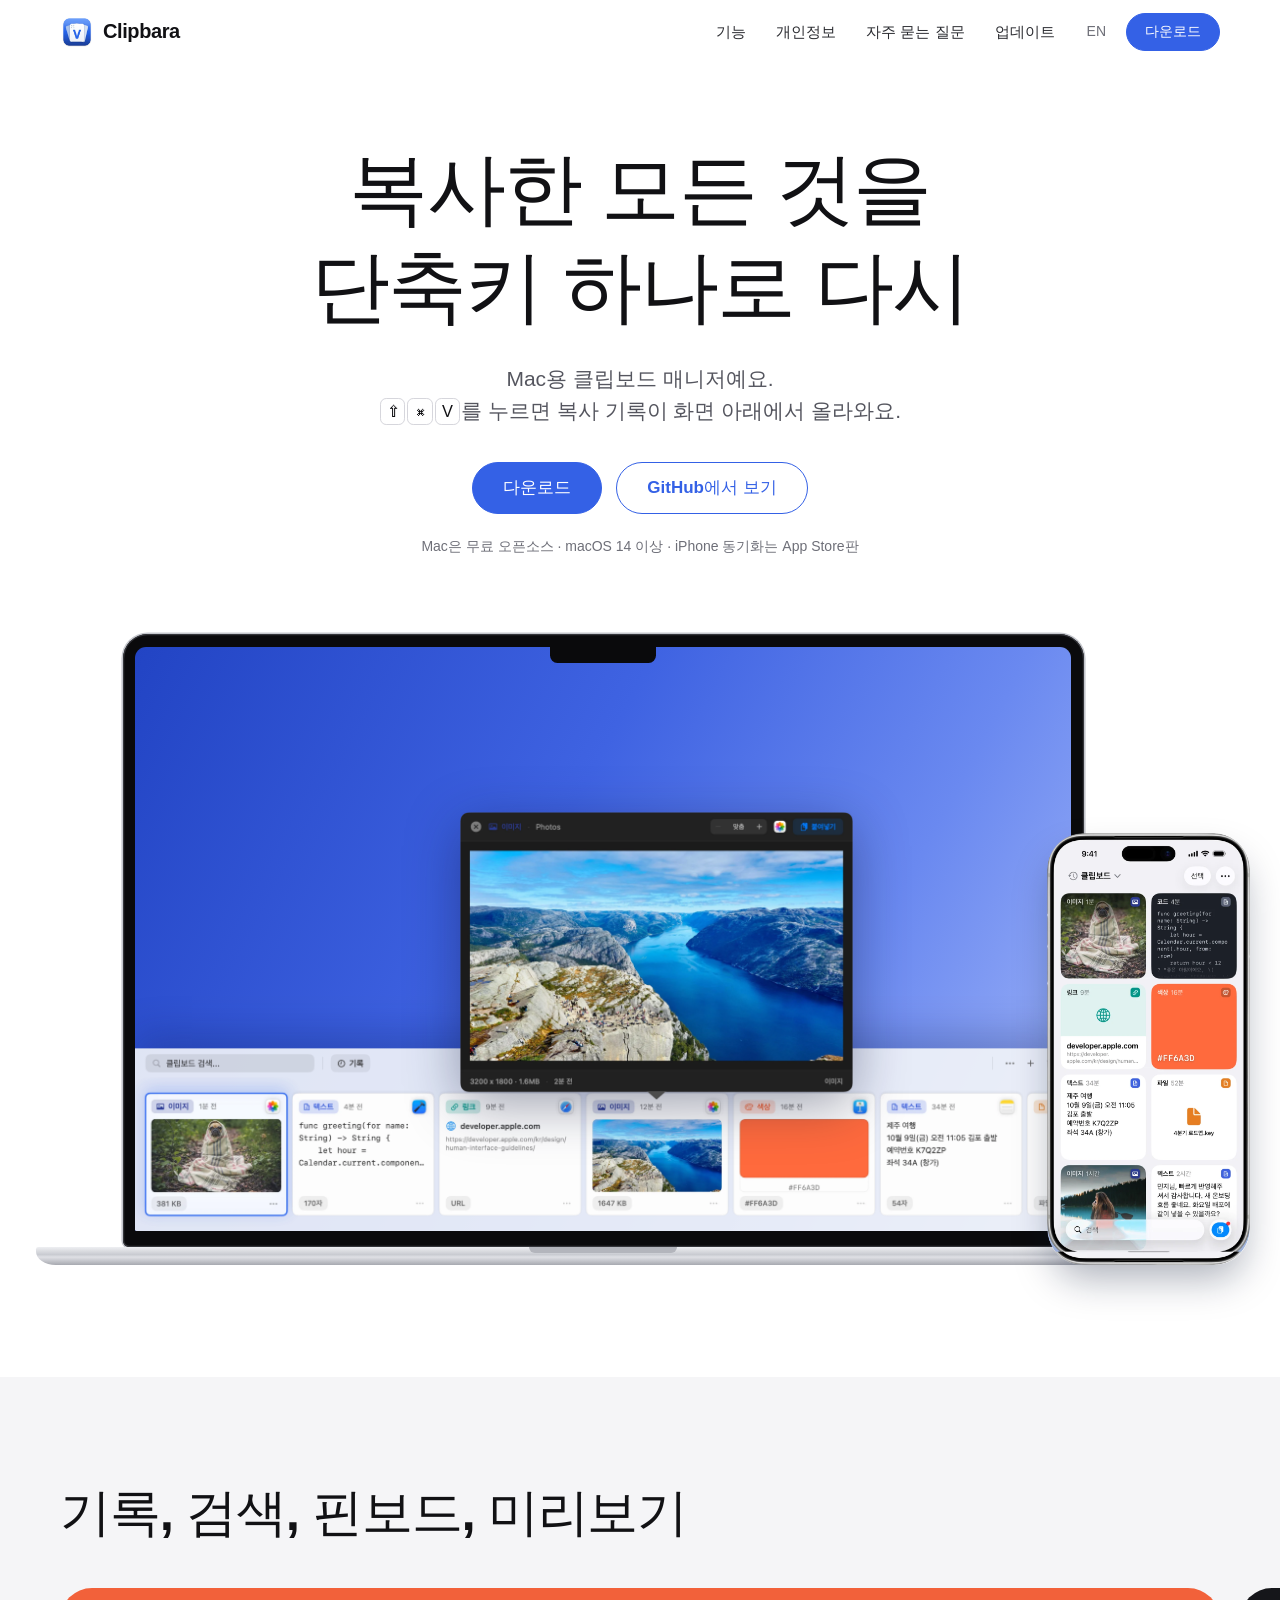
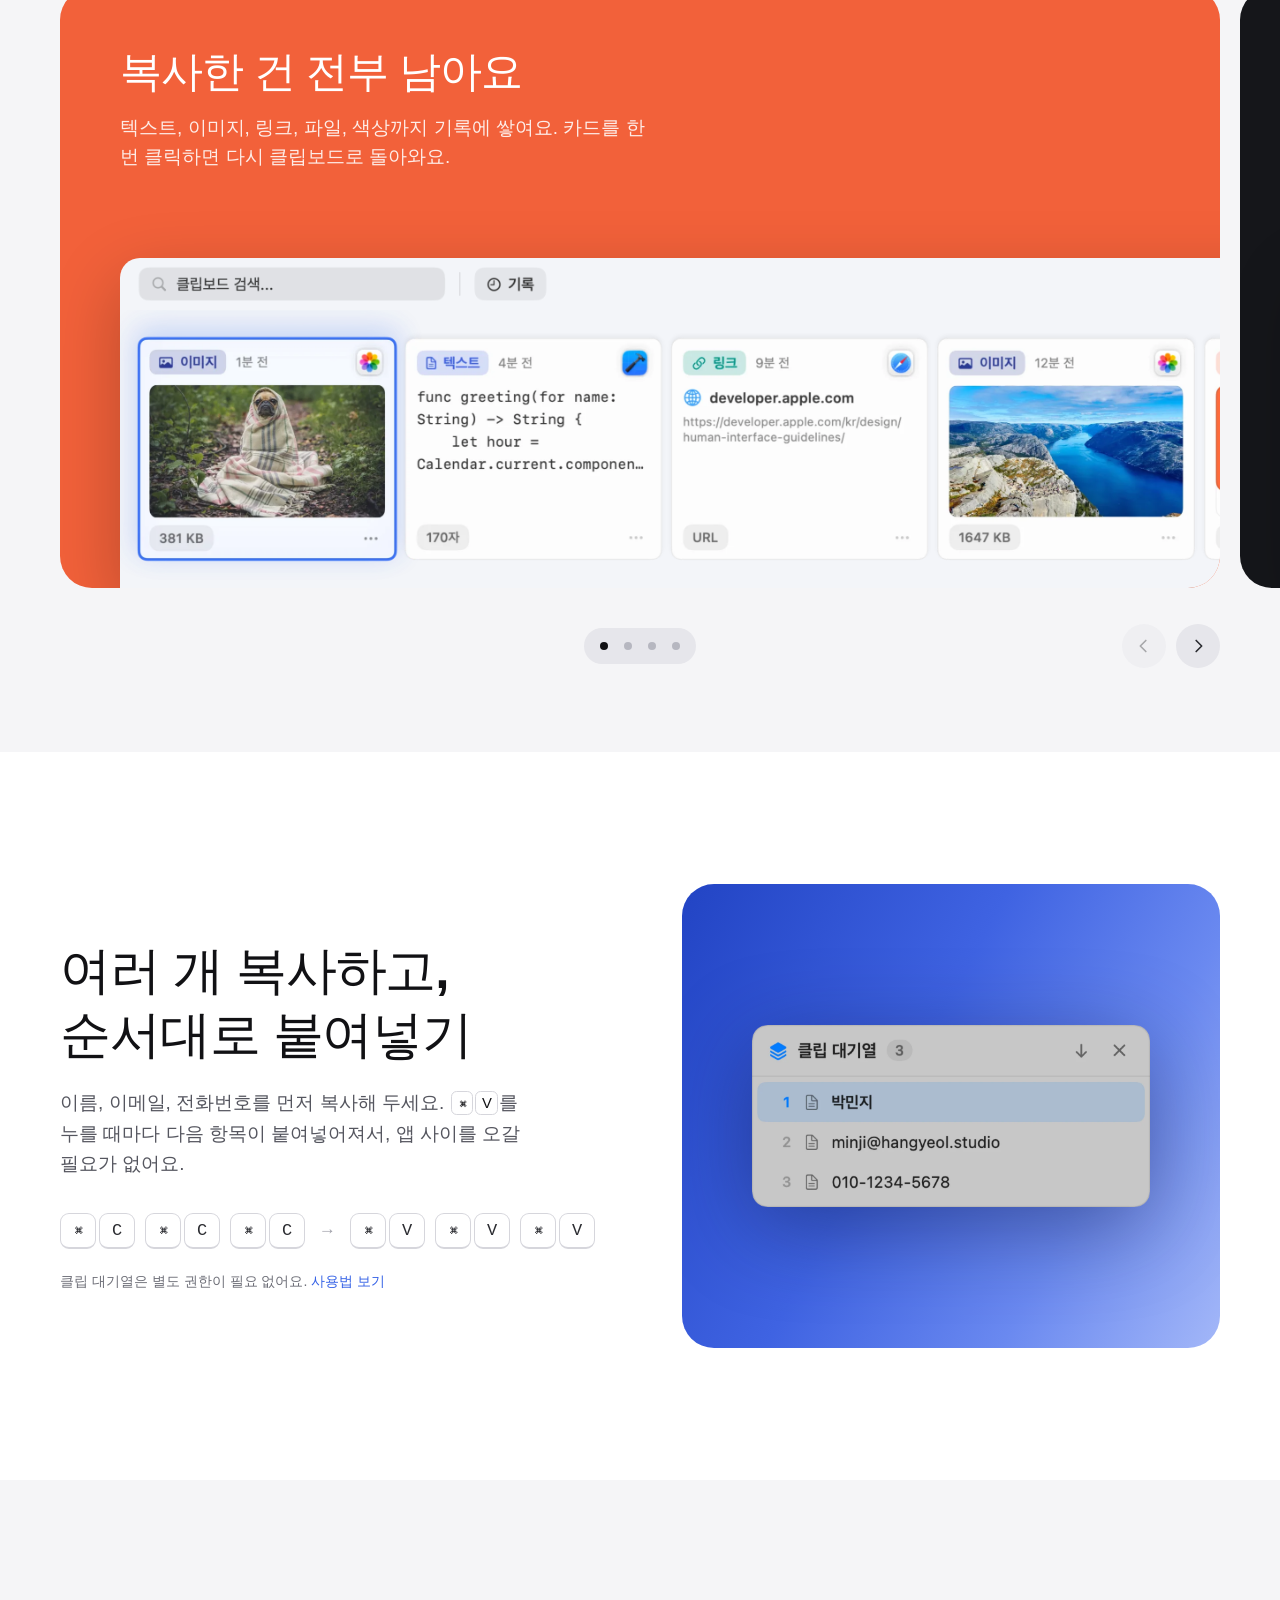
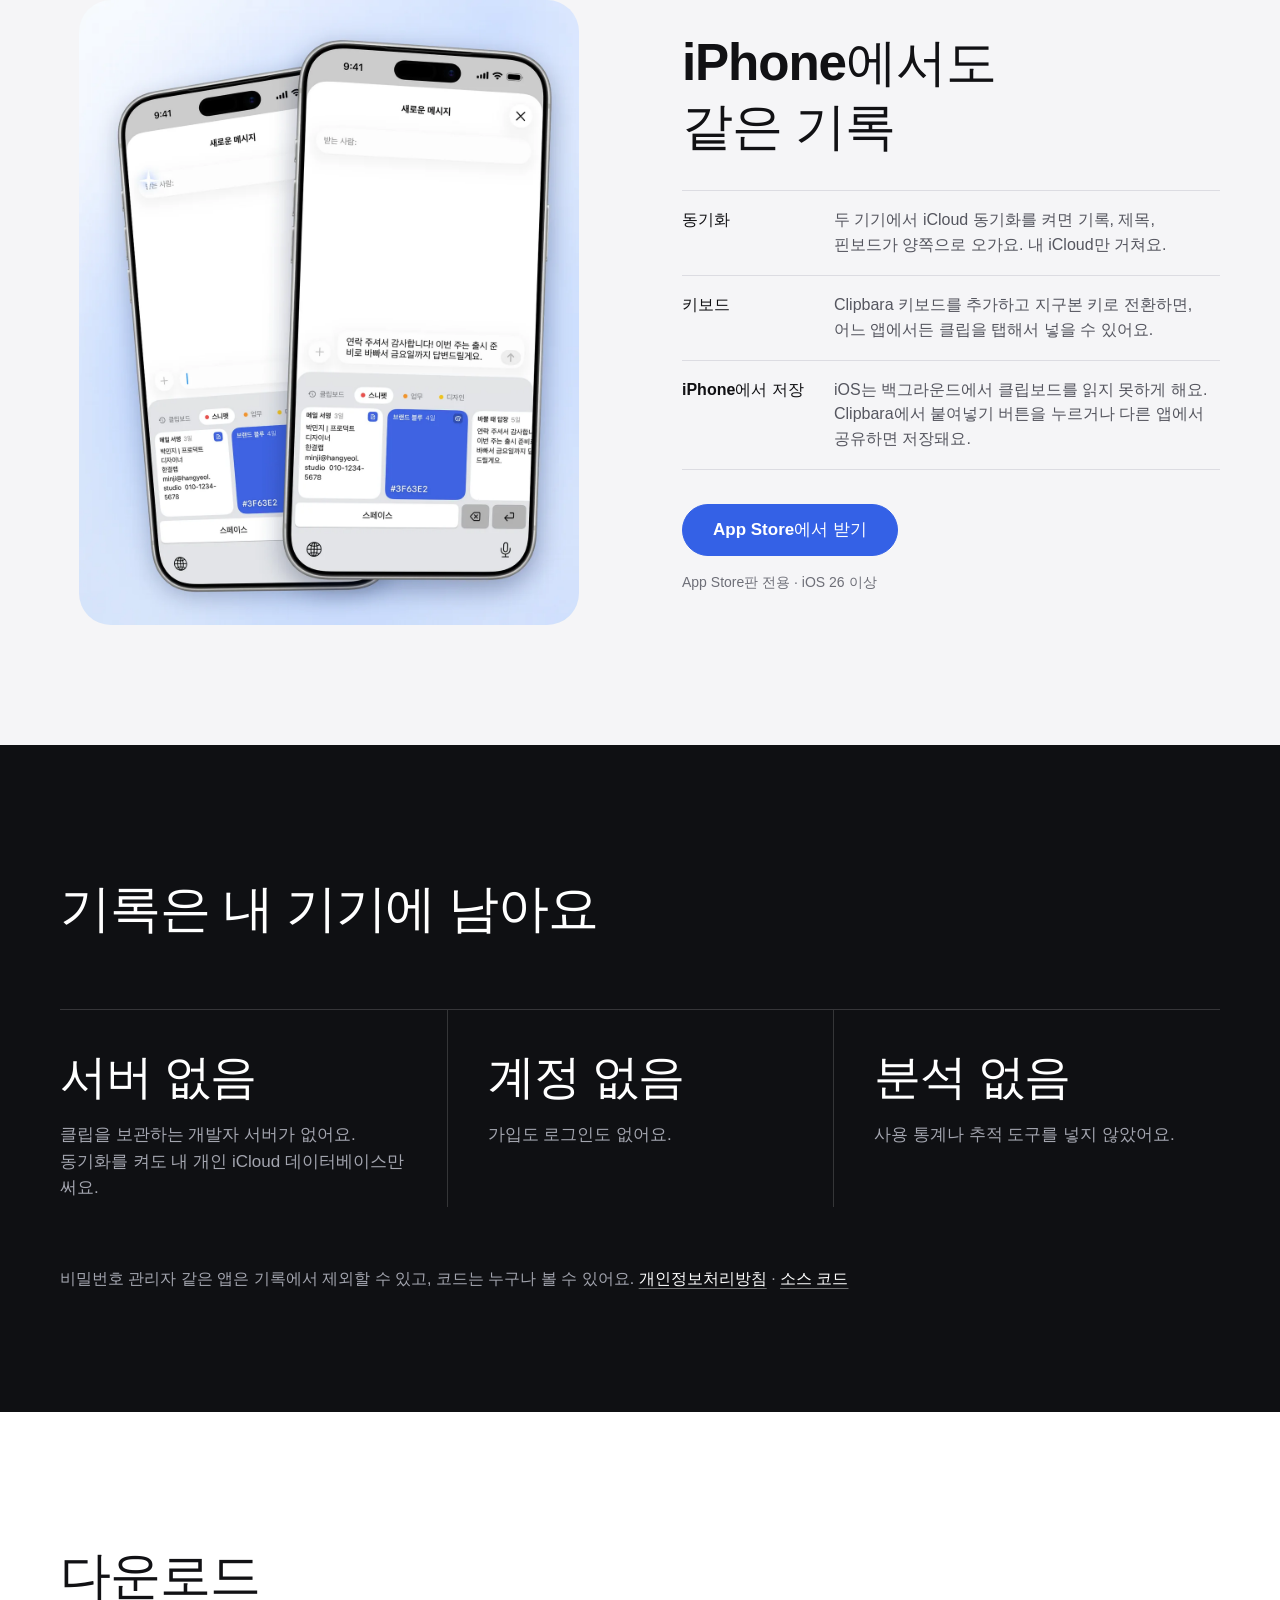
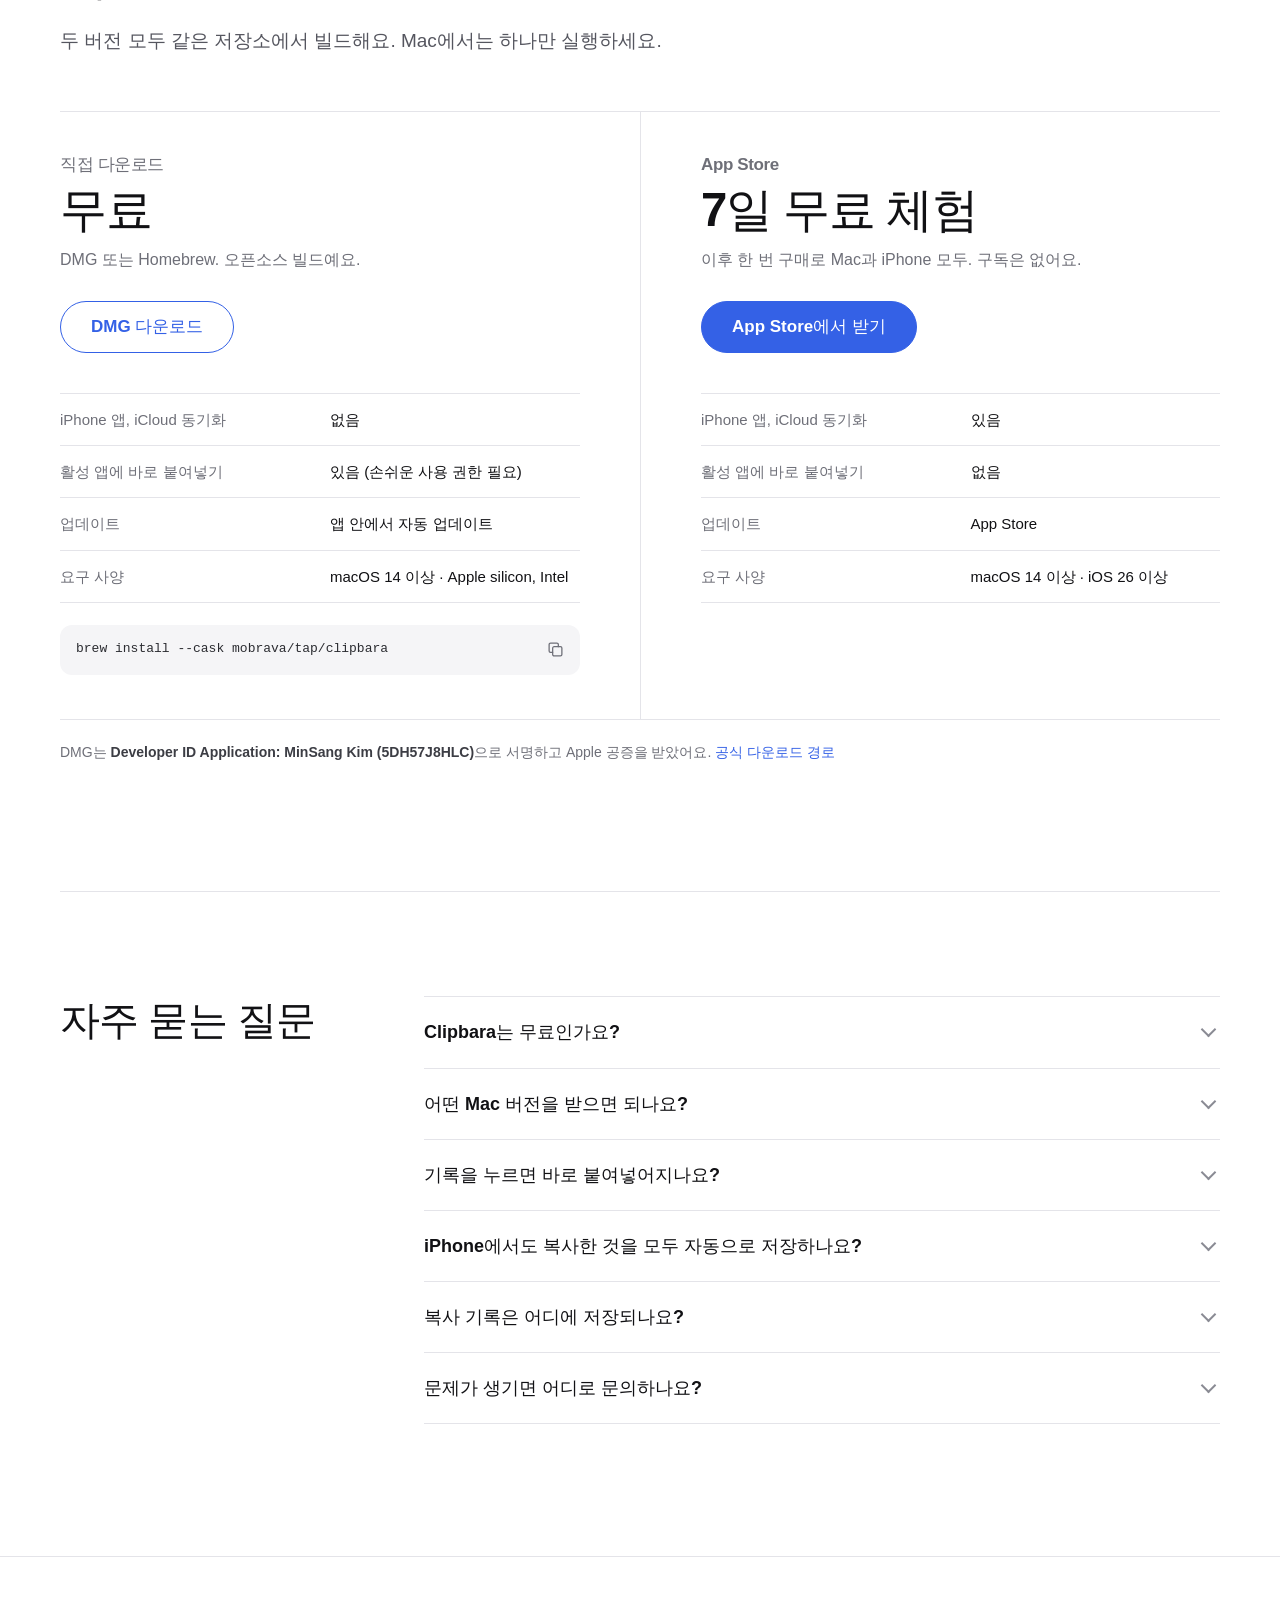
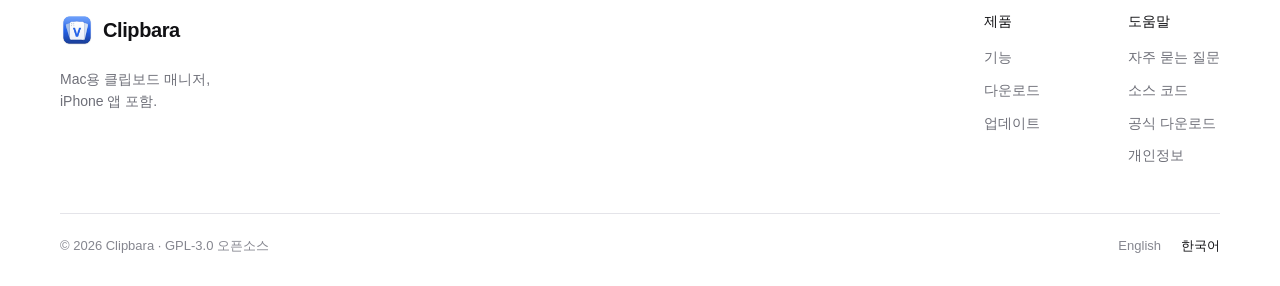
==== docs/ko/index.html @ 5fd109c9 "공식 홈페이지와 clipbara.app 배포 구성 추가" ====
<!doctype html><html lang="ko"><head><meta charset="utf-8"><meta name="viewport" content="width=device-width,initial-scale=1"><title>Clipbara | Mac과 iPhone을 위한 클립보드 매니저</title><meta name="description" content="복사 기록을 검색하고, 자주 쓰는 내용은 핀보드에 모아두세요. Mac 무료 오픈소스 앱. App Store판에서 iPhone과 iCloud 동기화도 사용할 수 있어요."><meta name="theme-color" content="#ffffff"><meta name="color-scheme" content="light"><link rel="canonical" href="https://clipbara.app/ko/"><link rel="alternate" hreflang="en" href="https://clipbara.app/"><link rel="alternate" hreflang="ko" href="https://clipbara.app/ko/"><link rel="alternate" hreflang="x-default" href="https://clipbara.app/"><meta property="og:type" content="website"><meta property="og:site_name" content="Clipbara"><meta property="og:title" content="Clipbara | Mac과 iPhone을 위한 클립보드 매니저"><meta property="og:description" content="복사 기록을 검색하고, 자주 쓰는 내용은 핀보드에 모아두세요. Mac 무료 오픈소스 앱. App Store판에서 iPhone과 iCloud 동기화도 사용할 수 있어요."><meta property="og:url" content="https://clipbara.app/ko/"><meta property="og:image" content="https://clipbara.app/site-assets/social.png"><meta property="og:image:width" content="1200"><meta property="og:image:height" content="630"><meta property="og:image:alt" content="Clipbara clipboard manager on Mac and iPhone"><meta property="og:locale" content="ko_KR"><meta name="twitter:card" content="summary_large_image"><link rel="icon" type="image/png" href="../site-assets/favicon.png"><link rel="apple-touch-icon" href="../site-assets/apple-touch-icon.png"><link rel="stylesheet" href="../site.css"><script src="../site.js" defer></script><link rel="preload" href="../site-assets/panel-history-ko.webp" as="image" fetchpriority="high"><script type="application/ld+json">{"@context":"https://schema.org","@type":"SoftwareApplication","name":"Clipbara","url":"https://clipbara.app/","applicationCategory":"UtilitiesApplication","operatingSystem":"macOS 14 or later; iOS 26 or later","description":"복사 기록을 검색하고, 자주 쓰는 내용은 핀보드에 모아두세요. Mac 무료 오픈소스 앱. App Store판에서 iPhone과 iCloud 동기화도 사용할 수 있어요.","softwareHelp":"https://github.com/mobrava/Clipbara/issues","sameAs":["https://github.com/mobrava/Clipbara","https://apps.apple.com/app/id6803537696"]}</script></head><body><a class="skip-link" href="#main">본문으로 바로가기</a><header class="site-header"><div class="header-inner wrap"><a href="./" class="brand" aria-label="Clipbara 홈"><img src="../site-assets/icon.webp" width="36" height="36" alt="">Clipbara</a><nav class="main-nav" id="main-nav" aria-label="주 메뉴"><a href="#features">기능</a><a href="#privacy">개인정보</a><a href="#faq">자주 묻는 질문</a><a href="https://github.com/mobrava/Clipbara/releases">업데이트</a><a class="mobile-only" href="../" lang="en">English</a></nav><div class="nav-end"><a class="language" href="../" lang="en">EN</a><a href="#download" class="button small">다운로드</a><button class="menu-toggle" aria-label="메뉴 열기" aria-expanded="false" aria-controls="main-nav"><span></span><span></span></button></div></div></header><main id="main"><section class="hero" aria-labelledby="hero-heading">
<div class="wrap"><h1 id="hero-heading">복사한 모든 것을<br>단축키 하나로 다시</h1><p class="hero-copy">Mac용 클립보드 매니저예요.<br><span class="nowrap"><kbd>⇧</kbd><kbd>⌘</kbd><kbd>V</kbd>를</span> 누르면 복사 기록이 화면 아래에서 올라와요.</p><div class="hero-actions"><a class="button" href="#download">다운로드</a><a class="button secondary" href="https://github.com/mobrava/Clipbara">GitHub에서 보기</a></div><p class="hero-note">Mac은 무료 오픈소스 · macOS 14 이상 · iPhone 동기화는 App Store판</p></div>
<div class="stage"><div class="mac"><div class="mac-lid"><div class="mac-screen"><img class="mac-ql" src="../site-assets/quicklook-popover-ko.webp" alt="" width="1600" height="1172" decoding="async"><div class="mac-panel"><img src="../site-assets/panel-history-ko.webp" alt="Mac 화면 아래에 열린 Clipbara 기록 패널과 그 위의 Quick Look 미리보기" width="3840" height="747" fetchpriority="high" decoding="async"></div></div></div><div class="mac-base"></div></div><img class="stage-phone" src="../site-assets/phone-ko.webp" alt="예시 기록이 열린 iPhone용 Clipbara" width="733" height="1560" decoding="async"></div>
</section><section class="features" id="features" aria-labelledby="features-heading">
<div class="wrap"><h2 id="features-heading">기록, 검색, 핀보드, 미리보기</h2></div>
<div class="feature-track" role="region" aria-roledescription="carousel" aria-label="Clipbara 기능" tabindex="0"><article class="feature-card tone-orange" aria-roledescription="slide" aria-label="1 / 4"><div class="feature-text"><h3>복사한 건 전부 남아요</h3><p>텍스트, 이미지, 링크, 파일, 색상까지 기록에 쌓여요. 카드를 한 번 클릭하면 다시 클립보드로 돌아와요.</p></div><div class="shot-panel"><img src="../site-assets/panel-history-ko.webp" alt="이미지, 코드, 링크, 색상 예시가 담긴 Clipbara 기록 패널" width="3840" height="747" loading="lazy" decoding="async"></div></article><article class="feature-card tone-dark" aria-roledescription="slide" aria-label="2 / 4"><div class="feature-text"><h3>열고 바로 입력하면 검색</h3><p>패널을 연 채로 입력하세요. 내용이나 제목으로 찾고, 유형과 날짜로 좁힐 수 있어요.</p></div><div class="shot-panel"><img src="../site-assets/panel-search-ko.webp" alt="견적서를 검색해 일치하는 단어가 강조된 Clipbara 패널" width="3840" height="747" loading="lazy" decoding="async"></div></article><article class="feature-card tone-blue" aria-roledescription="slide" aria-label="3 / 4"><div class="feature-text"><h3>자주 쓰는 건 핀보드에</h3><p>답장 문구, 코드 조각, 브랜드 색처럼 반복해서 쓰는 것들을 탭으로 묶어 두세요. <span class="nowrap"><kbd>⌘</kbd><kbd>1</kbd>부터</span> <span class="nowrap"><kbd>⌘</kbd><kbd>9</kbd>로</span> 바로 이동해요.</p></div><div class="shot-panel"><img src="../site-assets/panel-pinboards-ko.webp" alt="예시 문구와 색상이 모여 있는 Clipbara 핀보드 탭" width="3840" height="747" loading="lazy" decoding="async"></div></article><article class="feature-card tone-light is-popover" aria-roledescription="slide" aria-label="4 / 4"><div class="feature-text"><h3>Space로 크게 보기</h3><p>붙여넣기 전에 내용을 확인하세요. 텍스트는 <span class="nowrap"><kbd>⌘</kbd><kbd>E</kbd>로</span> 그 자리에서 고칠 수 있어요.</p></div><div class="shot-popover"><img src="../site-assets/quicklook-popover-ko.webp" alt="Clipbara Quick Look으로 크게 연 이미지 클립" width="1600" height="1172" loading="lazy" decoding="async"></div></article></div>
<div class="carousel-controls wrap"><span></span><div class="dots"><button class="dot" aria-label="기능 보기 1" aria-current="true"></button><button class="dot" aria-label="기능 보기 2" aria-current="false"></button><button class="dot" aria-label="기능 보기 3" aria-current="false"></button><button class="dot" aria-label="기능 보기 4" aria-current="false"></button></div><div class="arrows"><span class="sr-only" data-carousel-status aria-live="polite">1 / 4</span><button class="round-button" data-prev aria-label="이전 기능" disabled><svg viewBox="0 0 24 24" fill="none" stroke="currentColor" stroke-width="1.8" stroke-linecap="round" stroke-linejoin="round" aria-hidden="true"><path d="m14 6-6 6 6 6"/></svg></button><button class="round-button" data-next aria-label="다음 기능"><svg viewBox="0 0 24 24" fill="none" stroke="currentColor" stroke-width="1.8" stroke-linecap="round" stroke-linejoin="round" aria-hidden="true"><path d="m10 6 6 6-6 6"/></svg></button></div></div>
</section><section class="queue" aria-labelledby="queue-heading"><div class="wrap split">
<div class="split-text"><h2 id="queue-heading">여러 개 복사하고,<br>순서대로 붙여넣기</h2><p>이름, 이메일, 전화번호를 먼저 복사해 두세요. <span class="nowrap"><kbd>⌘</kbd><kbd>V</kbd>를</span> 누를 때마다 다음 항목이 붙여넣어져서, 앱 사이를 오갈 필요가 없어요.</p><div class="keyseq" aria-hidden="true"><span class="keyseq-group"><span class="chord"><kbd>⌘</kbd><kbd>C</kbd></span><span class="chord"><kbd>⌘</kbd><kbd>C</kbd></span><span class="chord"><kbd>⌘</kbd><kbd>C</kbd></span></span><span class="keyseq-group"><span class="keyseq-arrow">→</span><span class="chord"><kbd>⌘</kbd><kbd>V</kbd></span><span class="chord"><kbd>⌘</kbd><kbd>V</kbd></span><span class="chord"><kbd>⌘</kbd><kbd>V</kbd></span></span></div><p class="fine">클립 대기열은 별도 권한이 필요 없어요. <a href="https://github.com/mobrava/Clipbara#usage">사용법 보기</a></p></div>
<div class="queue-shot"><img src="../site-assets/queue-hud-ko.webp" alt="붙여넣을 항목 세 개가 담긴 클립 대기열" width="1200" height="548" loading="lazy" decoding="async"></div>
</div></section><section class="iphone" id="iphone" aria-labelledby="iphone-heading"><div class="wrap split">
<div class="iphone-shot"><img src="../site-assets/iphone-keyboard-ko.webp" alt="iPhone의 Clipbara 키보드로 저장해 둔 답장을 메시지에 넣는 화면" width="1200" height="1500" loading="lazy" decoding="async"></div>
<div class="split-text"><h2 id="iphone-heading">iPhone에서도<br>같은 기록</h2><dl class="rows"><div><dt>동기화</dt><dd>두 기기에서 iCloud 동기화를 켜면 기록, 제목, 핀보드가 양쪽으로 오가요. 내 iCloud만 거쳐요.</dd></div><div><dt>키보드</dt><dd>Clipbara 키보드를 추가하고 지구본 키로 전환하면, 어느 앱에서든 클립을 탭해서 넣을 수 있어요.</dd></div><div><dt>iPhone에서 저장</dt><dd>iOS는 백그라운드에서 클립보드를 읽지 못하게 해요. Clipbara에서 붙여넣기 버튼을 누르거나 다른 앱에서 공유하면 저장돼요.</dd></div></dl><a class="button" href="https://apps.apple.com/app/apple-store/id6803537696?pt=129317403&amp;ct=official_website&amp;mt=8">App Store에서 받기</a><p class="fine">App Store판 전용 · iOS 26 이상</p></div>
</div></section><section class="privacy" id="privacy" aria-labelledby="privacy-heading"><div class="wrap">
<h2 id="privacy-heading">기록은 내 기기에 남아요</h2>
<div class="facts"><div><h3>서버 없음</h3><p>클립을 보관하는 개발자 서버가 없어요. 동기화를 켜도 내 개인 iCloud 데이터베이스만 써요.</p></div><div><h3>계정 없음</h3><p>가입도 로그인도 없어요.</p></div><div><h3>분석 없음</h3><p>사용 통계나 추적 도구를 넣지 않았어요.</p></div></div>
<p class="privacy-more">비밀번호 관리자 같은 앱은 기록에서 제외할 수 있고, 코드는 누구나 볼 수 있어요. <a href="../privacy.html">개인정보처리방침</a> · <a href="https://github.com/mobrava/Clipbara">소스 코드</a></p>
</div></section><section class="download" id="download" aria-labelledby="download-heading"><div class="wrap">
<h2 id="download-heading">다운로드</h2><p class="section-copy">두 버전 모두 같은 저장소에서 빌드해요. Mac에서는 하나만 실행하세요.</p>
<div class="editions"><article class="edition"><h3>직접 다운로드</h3><p class="edition-price">무료</p><p class="edition-sub">DMG 또는 Homebrew. 오픈소스 빌드예요.</p><a class="button secondary" href="https://github.com/mobrava/Clipbara/releases/latest">DMG 다운로드</a><dl class="rows"><div><dt>iPhone 앱, iCloud 동기화</dt><dd>없음</dd></div><div><dt>활성 앱에 바로 붙여넣기</dt><dd>있음 (손쉬운 사용 권한 필요)</dd></div><div><dt>업데이트</dt><dd>앱 안에서 자동 업데이트</dd></div><div><dt>요구 사양</dt><dd>macOS 14 이상 · Apple silicon, Intel</dd></div></dl><div class="brew"><code>brew install --cask mobrava/tap/clipbara</code><button class="copy-button" data-copy-brew data-success="복사했어요" data-failure="명령어를 선택해서 복사해 주세요." aria-label="Homebrew 명령어 복사"><svg viewBox="0 0 24 24" fill="none" stroke="currentColor" stroke-width="1.8" stroke-linecap="round" stroke-linejoin="round" aria-hidden="true"><rect x="8" y="8" width="13" height="13" rx="2"/><path d="M16 8V5a2 2 0 0 0-2-2H5a2 2 0 0 0-2 2v9a2 2 0 0 0 2 2h3"/></svg></button><span class="copy-feedback" role="status" aria-live="polite"></span></div></article><article class="edition"><h3>App Store</h3><p class="edition-price">7일 무료 체험</p><p class="edition-sub">이후 한 번 구매로 Mac과 iPhone 모두. 구독은 없어요.</p><a class="button" href="https://apps.apple.com/app/apple-store/id6803537696?pt=129317403&amp;ct=official_website&amp;mt=8">App Store에서 받기</a><dl class="rows"><div><dt>iPhone 앱, iCloud 동기화</dt><dd>있음</dd></div><div><dt>활성 앱에 바로 붙여넣기</dt><dd>없음</dd></div><div><dt>업데이트</dt><dd>App Store</dd></div><div><dt>요구 사양</dt><dd>macOS 14 이상 · iOS 26 이상</dd></div></dl></article></div>
<p class="signed">DMG는 <strong>Developer ID Application: MinSang Kim (5DH57J8HLC)</strong>으로 서명하고 Apple 공증을 받았어요. <a href="./security.html">공식 다운로드 경로</a></p>
</div></section><section class="faq" id="faq" aria-labelledby="faq-heading"><div class="wrap">
<h2 id="faq-heading">자주 묻는 질문</h2>
<div class="faq-list"><details class="faq-item"><summary>Clipbara는 무료인가요?</summary><p>Mac용 DMG와 Homebrew판은 무료 오픈소스예요. App Store판은 7일 무료 체험 후 한 번 구매하면 Mac과 iPhone에서 사용할 수 있어요. 구독은 없어요.</p></details><details class="faq-item"><summary>어떤 Mac 버전을 받으면 되나요?</summary><p>iCloud 동기화와 iPhone 앱이 필요하면 App Store판을, Mac에서 로컬 기록과 선택적인 바로 붙여넣기를 쓰려면 무료 DMG나 Homebrew판을 받으세요. 두 버전의 기록은 따로 저장돼요. 설정 → 일반 → 백업에서 내보내기와 가져오기로 옮길 수 있어요.</p></details><details class="faq-item"><summary>기록을 누르면 바로 붙여넣어지나요?</summary><p>기본 동작은 선택한 내용을 클립보드에 넣고 패널을 닫는 거예요. 사용하던 앱에서 ⌘V를 누르면 붙여넣어져요. DMG판에서는 설정 → 붙여넣기에서 활성 앱에 붙여넣기를 켜고 손쉬운 사용 권한을 주면 이 단계도 자동으로 해줘요. App Store판에는 바로 붙여넣기가 없어요.</p></details><details class="faq-item"><summary>iPhone에서도 복사한 것을 모두 자동으로 저장하나요?</summary><p>아니요. iOS에서는 백그라운드 클립보드 감시가 허용되지 않아요. 붙여넣기 버튼, 다른 앱의 공유 메뉴, 앱을 열 때 저장하는 옵션으로 내용을 추가해요. iCloud 동기화를 켜면 Mac에서 복사한 지원 항목도 볼 수 있어요. 복사한 파일은 동기화되지 않아요.</p></details><details class="faq-item"><summary>복사 기록은 어디에 저장되나요?</summary><p>Mac에 로컬로 저장돼요. App Store판에서 동기화를 켜면 개인 iCloud 데이터베이스를 사용해요. Clipbara는 클립을 보관하는 개발자 서버나 분석 도구를 사용하지 않아요. 설정에서 앱 제외, 보관 기간, 기록 삭제를 관리할 수 있어요.</p></details><details class="faq-item"><summary>문제가 생기면 어디로 문의하나요?</summary><p>공식 GitHub 저장소 mobrava/Clipbara에 이슈를 남겨 주세요. macOS나 iOS 버전, Clipbara 버전, App Store판인지 DMG판인지를 알려주시면 확인에 도움이 돼요. 비밀번호나 개인적인 복사 내용은 올리지 마세요.</p></details></div>
</div></section></main><footer class="site-footer"><div class="wrap"><div class="footer-top"><div class="footer-brand"><a class="brand" href="./"><img src="../site-assets/icon.webp" width="36" height="36" alt="">Clipbara</a><p>Mac용 클립보드 매니저,<br>iPhone 앱 포함.</p></div><div class="footer-groups"><div class="footer-links"><h3>제품</h3><a href="./#features">기능</a><a href="./#download">다운로드</a><a href="https://github.com/mobrava/Clipbara/releases">업데이트</a></div><div class="footer-links"><h3>도움말</h3><a href="./#faq">자주 묻는 질문</a><a href="https://github.com/mobrava/Clipbara">소스 코드</a><a href="./security.html">공식 다운로드</a><a href="../privacy.html">개인정보</a></div></div></div><div class="footer-bottom"><span>© 2026 Clipbara · GPL-3.0 오픈소스</span><nav class="locale-links" aria-label="언어"><a href="../" lang="en" >English</a><a href="./" lang="ko" aria-current="page">한국어</a></nav></div></div></footer></body></html>
---- docs/site.css ----
/* Clipbara official site. Built by scripts/build-site.mjs; this file is hand-written. */
:root{
  --ink:#111114;--text:#3c3d44;--muted:#6e6f78;--line:#e4e4e9;--soft:#f5f5f7;
  --blue:#3461e6;--blue-dark:#274fca;--night:#0f1013;
  --wall:linear-gradient(118deg,#2244c4 0%,#3f63e2 42%,#6a89f0 72%,#a3b7f8 100%);
  color-scheme:light;font-synthesis:none;
  font-family:-apple-system,BlinkMacSystemFont,"SF Pro Display","Apple SD Gothic Neo","Pretendard","Segoe UI","Noto Sans KR",Helvetica,Arial,sans-serif;
}
*{box-sizing:border-box}
html{scroll-behavior:smooth;scroll-padding-top:88px;-webkit-text-size-adjust:100%}
html[lang="ko"]{word-break:keep-all}
body{margin:0;color:var(--ink);background:#fff;font-size:17px;line-height:1.55;-webkit-font-smoothing:antialiased}
a{color:inherit;text-decoration:none}
button{font:inherit;cursor:pointer}
button:disabled{cursor:default}
button,a{-webkit-tap-highlight-color:transparent}
img{display:block;max-width:100%;height:auto}
h1,h2,h3,p,dl,dd{margin:0}
h1,h2,h3{letter-spacing:-.035em;line-height:1.1;font-weight:700;text-wrap:balance}
html[lang="ko"] :is(h1,h2,h3){letter-spacing:-.022em;line-height:1.24}
h1{font-size:clamp(42px,6.2vw,84px)}
h2{font-size:clamp(32px,4vw,52px)}
p{color:var(--muted)}
:is(a,button,summary,[tabindex]):focus-visible{outline:3px solid var(--blue);outline-offset:4px}
.wrap{width:min(1160px,calc(100% - 64px));margin-inline:auto}
.sr-only{position:absolute;width:1px;height:1px;overflow:hidden;clip-path:inset(50%);white-space:nowrap}
.skip-link{position:fixed;top:-80px;left:20px;z-index:100;padding:10px 18px;border-radius:12px;background:var(--ink);color:#fff}
.skip-link:focus{top:12px}

/* Inline keys inside running text */
p kbd{display:inline-block;min-width:1.55em;margin:0 1px;padding:0 .3em;border:1px solid #d6d6dc;border-radius:.38em;background:#fff;color:var(--ink);font-family:inherit;font-size:.78em;font-weight:500;line-height:1.5;text-align:center;vertical-align:.08em}

.nowrap{white-space:nowrap}

/* Buttons */
.button{display:inline-flex;align-items:center;justify-content:center;min-height:52px;padding:12px 30px;border:1.5px solid var(--blue);border-radius:999px;background:var(--blue);color:#fff;font-size:17px;font-weight:600;line-height:1.3;white-space:nowrap;transition:background-color .15s,border-color .15s}
.button:hover{background:var(--blue-dark);border-color:var(--blue-dark)}
.button.secondary{background:transparent;color:var(--blue)}
.button.secondary:hover{background:#eef3ff;border-color:var(--blue)}
.button.small{min-height:38px;padding:6px 18px;font-size:14px}

/* Header */
.site-header{position:sticky;top:0;z-index:40;height:64px;background:rgb(255 255 255 / .86);-webkit-backdrop-filter:saturate(1.8) blur(20px);backdrop-filter:saturate(1.8) blur(20px);border-bottom:1px solid transparent;transition:border-color .2s}
.site-header.scrolled{border-color:rgb(0 0 0 / .08)}
.header-inner{display:flex;align-items:center;gap:32px;height:100%}
.brand{display:inline-flex;align-items:center;gap:9px;flex-shrink:0;font-size:20px;font-weight:650;letter-spacing:-.02em;white-space:nowrap}
.brand img{width:34px;height:34px}
.main-nav{display:flex;align-items:center;gap:30px;margin-left:auto;font-size:15px;font-weight:500;color:#2b2c31}
.main-nav a:hover,.footer-links a:hover,.footer-bottom a:hover{color:var(--blue)}
.main-nav .mobile-only{display:none}
.nav-end{display:flex;align-items:center;gap:20px}
.language{font-size:14px;color:var(--muted)}
.menu-toggle{display:none;width:44px;height:44px;padding:10px;border:0;background:none;color:var(--ink)}
.menu-toggle span{display:block;width:22px;height:2px;margin:5px auto;border-radius:1px;background:currentColor;transition:transform .2s}

/* Hero */
.hero{padding:76px 0 112px;text-align:center;overflow-x:clip}
.hero-copy{max-width:780px;margin:26px auto 0;font-size:21px;line-height:1.55;color:#55565f;text-wrap:balance}
.hero-actions{display:flex;flex-wrap:wrap;justify-content:center;gap:14px;margin-top:34px}
.hero-note{margin-top:22px;font-size:14px}
.stage{container-type:inline-size;position:relative;width:min(1280px,calc(100% - 48px));margin:76px auto 0}
.mac{position:relative;z-index:0;width:78%;margin-left:8%}
.mac-lid{position:relative;padding:1.05cqw 1.05cqw 1.25cqw;border-radius:2cqw 2cqw .5cqw .5cqw;background:#0a0a0c;box-shadow:inset 0 0 0 .1cqw #34353a,0 0 0 .13cqw #c5c7cd}
.mac-lid::before{content:"";position:absolute;z-index:3;top:1.05cqw;left:50%;width:8.6cqw;height:1.3cqw;margin-left:-4.3cqw;border-radius:0 0 .6cqw .6cqw;background:#0a0a0c}
.mac-screen{position:relative;aspect-ratio:16/10;overflow:hidden;border-radius:.9cqw .9cqw .15cqw .15cqw;background:var(--wall)}
.mac-panel{position:absolute;inset:auto 0 0;z-index:1;background:rgb(243 245 249 / .9);box-shadow:0 -.08cqw 0 rgb(255 255 255 / .55),0 -1.2cqw 3cqw rgb(8 20 70 / .24)}
.mac-panel img{width:100%}
.mac-ql{position:absolute;z-index:2;left:34.7%;bottom:22.5%;width:42%;filter:drop-shadow(0 1.1cqw 2.2cqw rgb(5 12 50 / .38))}
.mac-base{position:relative;width:118%;height:1.5cqw;margin-left:-9%;border-radius:.2cqw .2cqw 1.6cqw 1.6cqw / .2cqw .2cqw 1.1cqw 1.1cqw;background:linear-gradient(#eeeff2,#c9cbd1 42%,#dfe0e5 56%,#a7a9b0)}
.mac-base::before{content:"";position:absolute;top:0;left:50%;width:12cqw;height:.5cqw;margin-left:-6cqw;border-radius:0 0 .6cqw .6cqw;background:#b3b5bc}
.stage-phone{position:absolute;z-index:1;right:.5%;bottom:0;width:16.5%;border-radius:17.6% / 8.3%;box-shadow:0 1.6cqw 3.2cqw -.6cqw rgb(10 20 50 / .34)}

/* Features */
.features{padding:104px 0 84px;background:var(--soft);overflow:hidden}
.features h2{margin-bottom:44px}
.feature-track{display:flex;gap:20px;overflow-x:auto;padding:0 max(32px,calc((100vw - 1160px) / 2)) 6px;scroll-snap-type:x mandatory;scroll-behavior:smooth;scrollbar-width:none}
.feature-track::-webkit-scrollbar{display:none}
.feature-card{position:relative;flex:0 0 min(1160px,calc(100vw - 64px));height:600px;overflow:hidden;border-radius:32px;color:#fff;scroll-snap-align:center}
.tone-orange{background:#f2613a}
.tone-dark{background:#15161a}
.tone-blue{background:#3f63e2}
.tone-light{background:#e4e7ee;color:var(--ink)}
.feature-text{max-width:660px;padding:58px 60px 0}
.feature-card h3{font-size:clamp(28px,3.3vw,42px)}
.feature-card p{max-width:540px;margin-top:16px;font-size:19px;line-height:1.5;color:rgb(255 255 255 / .88)}
.tone-light p{color:#55565f}
.feature-card p kbd{border-color:rgb(255 255 255 / .45);background:rgb(255 255 255 / .16);color:inherit}
.tone-light p kbd{border-color:#c9ccd6;background:#fff;color:var(--ink)}
.shot-panel{position:absolute;left:60px;bottom:0;height:330px;aspect-ratio:3840/747;border-radius:20px 0 0;background:#f3f5f9;box-shadow:0 24px 70px rgb(0 0 0 / .24)}
.shot-panel.shot-dark{background:#27282d;box-shadow:0 0 0 1px rgb(255 255 255 / .08),0 24px 70px rgb(0 0 0 / .5)}
.shot-panel img{width:auto;max-width:none;height:100%}
.is-popover .feature-text{max-width:470px}
.shot-popover{position:absolute;top:50%;right:56px;width:min(620px,52%);transform:translateY(-50%);filter:drop-shadow(0 24px 50px rgb(20 26 50 / .3))}
.carousel-controls{display:grid;grid-template-columns:1fr auto 1fr;align-items:center;margin-top:30px}
.dots{display:flex;padding:3px 8px;border-radius:999px;background:#e6e6eb}
.dot{width:24px;height:30px;padding:0;border:0;background:none}
.dot::before{content:"";display:block;width:8px;height:8px;margin:auto;border-radius:50%;background:#b6b7c0;transition:background-color .2s}
.dot[aria-current="true"]::before{background:var(--ink)}
.arrows{display:flex;justify-self:end;gap:10px}
.round-button{display:grid;place-items:center;width:44px;height:44px;border:0;border-radius:50%;background:#e6e6eb;color:#2b2c31}
.round-button svg{width:22px;height:22px}
.round-button:hover:not(:disabled){background:#dcdce2}
.round-button:disabled{opacity:.38}

/* Shared two-column layout */
.split{display:grid;grid-template-columns:1fr 1fr;gap:84px;align-items:center}
.split-text>p:not(.fine){max-width:500px;margin-top:22px;font-size:19px;line-height:1.6;color:#55565f}
.fine{font-size:14px}
.fine a,.signed a{color:var(--blue)}
.fine a:hover,.signed a:hover{text-decoration:underline;text-underline-offset:3px}
.rows>div{display:grid;gap:20px;padding:17px 0;border-top:1px solid var(--line)}
.rows>div:last-child{border-bottom:1px solid var(--line)}
.rows dt{font-weight:600;color:var(--ink)}
.rows dd{color:#55565f}

/* Clip Queue */
.queue{padding:132px 0}
.keyseq{display:flex;flex-wrap:wrap;align-items:center;gap:10px 14px;margin:34px 0 22px}
.keyseq-group{display:inline-flex;align-items:center;gap:10px}
.chord{display:inline-flex;gap:3px}
.keyseq kbd{display:grid;place-items:center;min-width:36px;height:36px;padding:0 7px;border:1px solid #d6d6dc;border-bottom-width:2px;border-radius:9px;background:#fff;color:#2b2c31;font:500 15px/1 inherit}
.keyseq-arrow{margin-right:4px;color:#a0a1aa}
.queue-shot{display:grid;place-items:center;aspect-ratio:1.16;overflow:hidden;border-radius:32px;background:var(--wall)}
.queue-shot img{width:74%;filter:drop-shadow(0 20px 44px rgb(5 12 50 / .4))}

/* iPhone */
.iphone{padding:120px 0;background:var(--soft)}
.iphone-shot{justify-self:center;width:100%;max-width:500px;overflow:hidden;border-radius:32px}
.iphone-shot img{width:100%}
.iphone .rows{margin:32px 0 34px}
.iphone .rows>div{grid-template-columns:132px 1fr;border-color:#dcdce2;font-size:16px}
.iphone .fine{margin-top:16px}

/* Privacy */
.privacy{padding:132px 0 120px;background:var(--night);color:#fff}
.facts{display:grid;grid-template-columns:repeat(3,1fr);margin-top:68px;border-top:1px solid rgb(255 255 255 / .16)}
.facts>div{padding:38px 40px 6px 0}
.facts>div+div{padding-left:40px;border-left:1px solid rgb(255 255 255 / .16)}
.facts h3{font-size:clamp(32px,3.7vw,50px)}
.facts p{margin-top:16px;font-size:17px;color:#a3a5af}
.privacy-more{margin-top:60px;font-size:16px;color:#a3a5af}
.privacy-more a{color:#fff;text-decoration:underline;text-decoration-color:rgb(255 255 255 / .4);text-underline-offset:4px}
.privacy-more a:hover{text-decoration-color:#fff}

/* Download */
.download{padding:132px 0 104px}
.section-copy{margin-top:18px;font-size:19px;color:#55565f}
.editions{display:grid;grid-template-columns:1fr 1fr;margin-top:56px;border-top:1px solid var(--line)}
.edition{display:flex;flex-direction:column;align-items:flex-start;min-width:0;padding:42px 60px 44px 0}
.edition+.edition{padding:42px 0 44px 60px;border-left:1px solid var(--line)}
.edition h3{font-size:17px;font-weight:600;letter-spacing:0;line-height:1.4;color:var(--muted)}
.edition-price{margin-top:8px;font-size:clamp(34px,3.7vw,50px);font-weight:700;letter-spacing:-.03em;line-height:1.16;color:var(--ink)}
.edition-sub{margin-top:10px;font-size:16px}
.edition .button{margin-top:28px}
.edition .rows{width:100%;margin-top:40px;font-size:15px}
.edition .rows>div{grid-template-columns:minmax(0,1fr) minmax(0,1fr);padding:14px 0}
.edition .rows dt{font-weight:400;color:var(--muted)}
.edition .rows dd{color:var(--ink)}
.brew{display:flex;align-items:center;gap:6px;width:100%;margin-top:22px;padding:8px 8px 8px 16px;border-radius:12px;background:var(--soft)}
.brew code{flex:1;min-width:0;overflow-x:auto;font:13px/1.6 ui-monospace,SFMono-Regular,Menlo,monospace;color:#2b2c31;white-space:nowrap;scrollbar-width:none}
.copy-feedback{font-size:12px;color:var(--blue);white-space:nowrap}
.copy-feedback:empty{display:none}
.copy-button{order:3;display:grid;place-items:center;flex-shrink:0;width:34px;height:34px;border:0;border-radius:8px;background:none;color:#6e6f78}
.copy-button:hover{background:#e6e6eb;color:var(--ink)}
.copy-button svg{width:17px;height:17px}
.signed{padding-top:22px;border-top:1px solid var(--line);font-size:14px}
.signed strong{font-weight:600;color:var(--text)}

/* FAQ */
.faq{padding:24px 0 132px}
.faq .wrap{display:grid;grid-template-columns:300px 1fr;gap:64px;padding-top:104px;border-top:1px solid var(--line)}
.faq h2{font-size:clamp(30px,3.2vw,40px)}
.faq-item{border-bottom:1px solid var(--line)}
.faq-item:first-child{border-top:1px solid var(--line)}
.faq-item summary{position:relative;padding:22px 44px 22px 0;font-size:18px;font-weight:600;line-height:1.45;list-style:none;cursor:pointer}
.faq-item summary::-webkit-details-marker{display:none}
.faq-item summary::after{content:"";position:absolute;top:27px;right:6px;width:9px;height:9px;border:solid #8a8b94;border-width:0 2px 2px 0;transform:rotate(45deg);transition:transform .2s}
.faq-item[open] summary::after{top:32px;transform:rotate(-135deg)}
.faq-item p{padding:0 44px 26px 0;font-size:16px;line-height:1.75;color:#55565f}

/* Footer */
.site-footer{padding:56px 0 30px;border-top:1px solid var(--line)}
.footer-top{display:flex;justify-content:space-between;gap:40px}
.footer-brand p{margin-top:14px;font-size:14px}
.footer-groups{display:flex;gap:88px}
.footer-links{display:flex;flex-direction:column;gap:11px;font-size:14px;color:var(--muted)}
.footer-links h3{margin-bottom:6px;font-size:14px;font-weight:600;letter-spacing:0;line-height:1.5;color:var(--ink)}
.footer-bottom{display:flex;justify-content:space-between;gap:20px;margin-top:46px;padding-top:22px;border-top:1px solid var(--line);font-size:13px;color:#85868f}
.locale-links{display:flex;gap:20px}
.locale-links [aria-current="page"]{color:var(--ink)}

/* Official downloads page */
.safety{max-width:760px;padding:84px 0 120px}
.safety h1{font-size:clamp(36px,5vw,56px)}
.safety h2{margin:44px 0 14px;font-size:26px}
.safety p,.safety li{margin:14px 0;font-size:18px;line-height:1.7;color:#55565f}
.safety .lead{font-size:21px}
.safety a{color:var(--blue);overflow-wrap:anywhere}
.safety a:hover{text-decoration:underline;text-underline-offset:3px}
.safety code{font-size:.86em;overflow-wrap:anywhere}

@media (max-width:980px){
  .split{gap:48px}
  .feature-card{height:560px}
  .feature-text{padding:44px 44px 0}
  .shot-panel{left:44px;height:290px}
  .edition{padding-right:36px}
  .edition+.edition{padding-left:36px}
  .faq .wrap{grid-template-columns:1fr;gap:32px}
  .footer-groups{gap:52px}
}
@media (max-width:760px){
  html{scroll-padding-top:76px}
  .wrap{width:calc(100% - 40px)}
  .site-header{height:60px}
  .header-inner{gap:10px}
  .brand{font-size:19px}
  .brand img{width:32px;height:32px}
  .nav-end{gap:6px;margin-left:auto}
  .nav-end>.language{display:none}
  .menu-toggle{display:block}
  .main-nav{display:none;position:absolute;top:60px;right:0;left:0;flex-direction:column;align-items:stretch;gap:0;margin:0;padding:10px 20px 20px;border-bottom:1px solid var(--line);background:#fff;font-size:17px;box-shadow:0 20px 30px rgb(0 0 0 / .06)}
  .main-nav.open{display:flex}
  .main-nav a{padding:13px 0;border-bottom:1px solid var(--line)}
  .main-nav a:last-child{border-bottom:0}
  .main-nav .mobile-only{display:block;color:var(--muted)}
  .menu-toggle[aria-expanded="true"] span:first-child{transform:translateY(3.5px) rotate(45deg)}
  .menu-toggle[aria-expanded="true"] span:last-child{transform:translateY(-3.5px) rotate(-45deg)}
  .hero{padding:48px 0 72px}
  h1{font-size:clamp(34px,10vw,52px)}
  .hero-copy{margin-top:20px;font-size:18px}
  .hero-actions{gap:10px;margin-top:28px}
  .button{min-height:48px;padding:10px 22px;font-size:16px}
  .hero-note{margin-top:18px;font-size:13px;line-height:1.6}
  .stage{width:calc(100% - 32px);margin-top:52px}
  .mac{width:118%;margin-left:0}
  .stage-phone{right:0;width:27%}
  .features{padding:72px 0 60px}
  .features h2{margin-bottom:28px}
  .feature-track{gap:14px;padding-inline:20px}
  .feature-card{flex-basis:calc(100vw - 40px);height:500px;border-radius:26px}
  .feature-text{padding:30px 28px 0}
  .feature-card p{font-size:16px}
  .shot-panel{left:28px;height:232px;border-radius:14px 0 0}
  .is-popover .feature-text{max-width:none}
  .shot-popover{top:auto;right:auto;bottom:26px;left:6%;width:88%;transform:none}
  .round-button{width:40px;height:40px}
  .carousel-controls{margin-top:22px}
  .split{grid-template-columns:1fr;gap:44px}
  .split-text>p:not(.fine){font-size:17px}
  .queue{padding:84px 0}
  .queue-shot{border-radius:26px}
  .keyseq{gap:8px 12px;margin:28px 0 18px}
  .keyseq-group{gap:7px}
  .keyseq kbd{min-width:31px;height:32px;padding:0 5px;font-size:14px}
  .iphone{padding:76px 0}
  .iphone-shot{border-radius:26px}
  .iphone .split-text{order:-1}
  .iphone .rows>div{grid-template-columns:1fr;gap:4px}
  .privacy{padding:84px 0 76px}
  .facts{grid-template-columns:1fr;margin-top:40px;border-top:0}
  .facts>div,.facts>div+div{padding:26px 0 28px;border-top:1px solid rgb(255 255 255 / .16);border-left:0}
  .facts p{margin-top:8px;font-size:16px}
  .privacy-more{margin-top:28px}
  .download{padding:84px 0 72px}
  .section-copy{font-size:17px}
  .editions{grid-template-columns:1fr;margin-top:36px}
  .edition,.edition+.edition{padding:32px 0 36px;border-left:0}
  .edition+.edition{border-top:1px solid var(--line)}
  .edition .button{align-self:stretch}
  .edition .rows{margin-top:30px}
  .faq{padding-bottom:84px}
  .faq .wrap{gap:24px;padding-top:72px}
  .faq-item summary{padding-block:19px;font-size:17px}
  .faq-item summary::after{top:24px}
  .faq-item[open] summary::after{top:29px}
  .faq-item p{padding-right:20px;font-size:15px}
  .site-footer{padding-top:42px}
  .footer-top{flex-direction:column;gap:34px}
  .footer-groups{justify-content:flex-start;gap:64px}
  .footer-bottom{flex-direction:column;gap:14px;margin-top:34px}
  .safety{padding:52px 0 84px}
  .safety h2{font-size:23px}
  .safety p,.safety li{font-size:16px}
  .safety .lead{font-size:19px}
}
@media (max-width:360px){
  .nav-end>.button{display:none}
  .hero-actions .button{padding-inline:18px;font-size:15px}
}
@media (prefers-reduced-motion:reduce){
  html,.feature-track{scroll-behavior:auto}
  *,*::before,*::after{animation:none!important;transition:none!important}
}
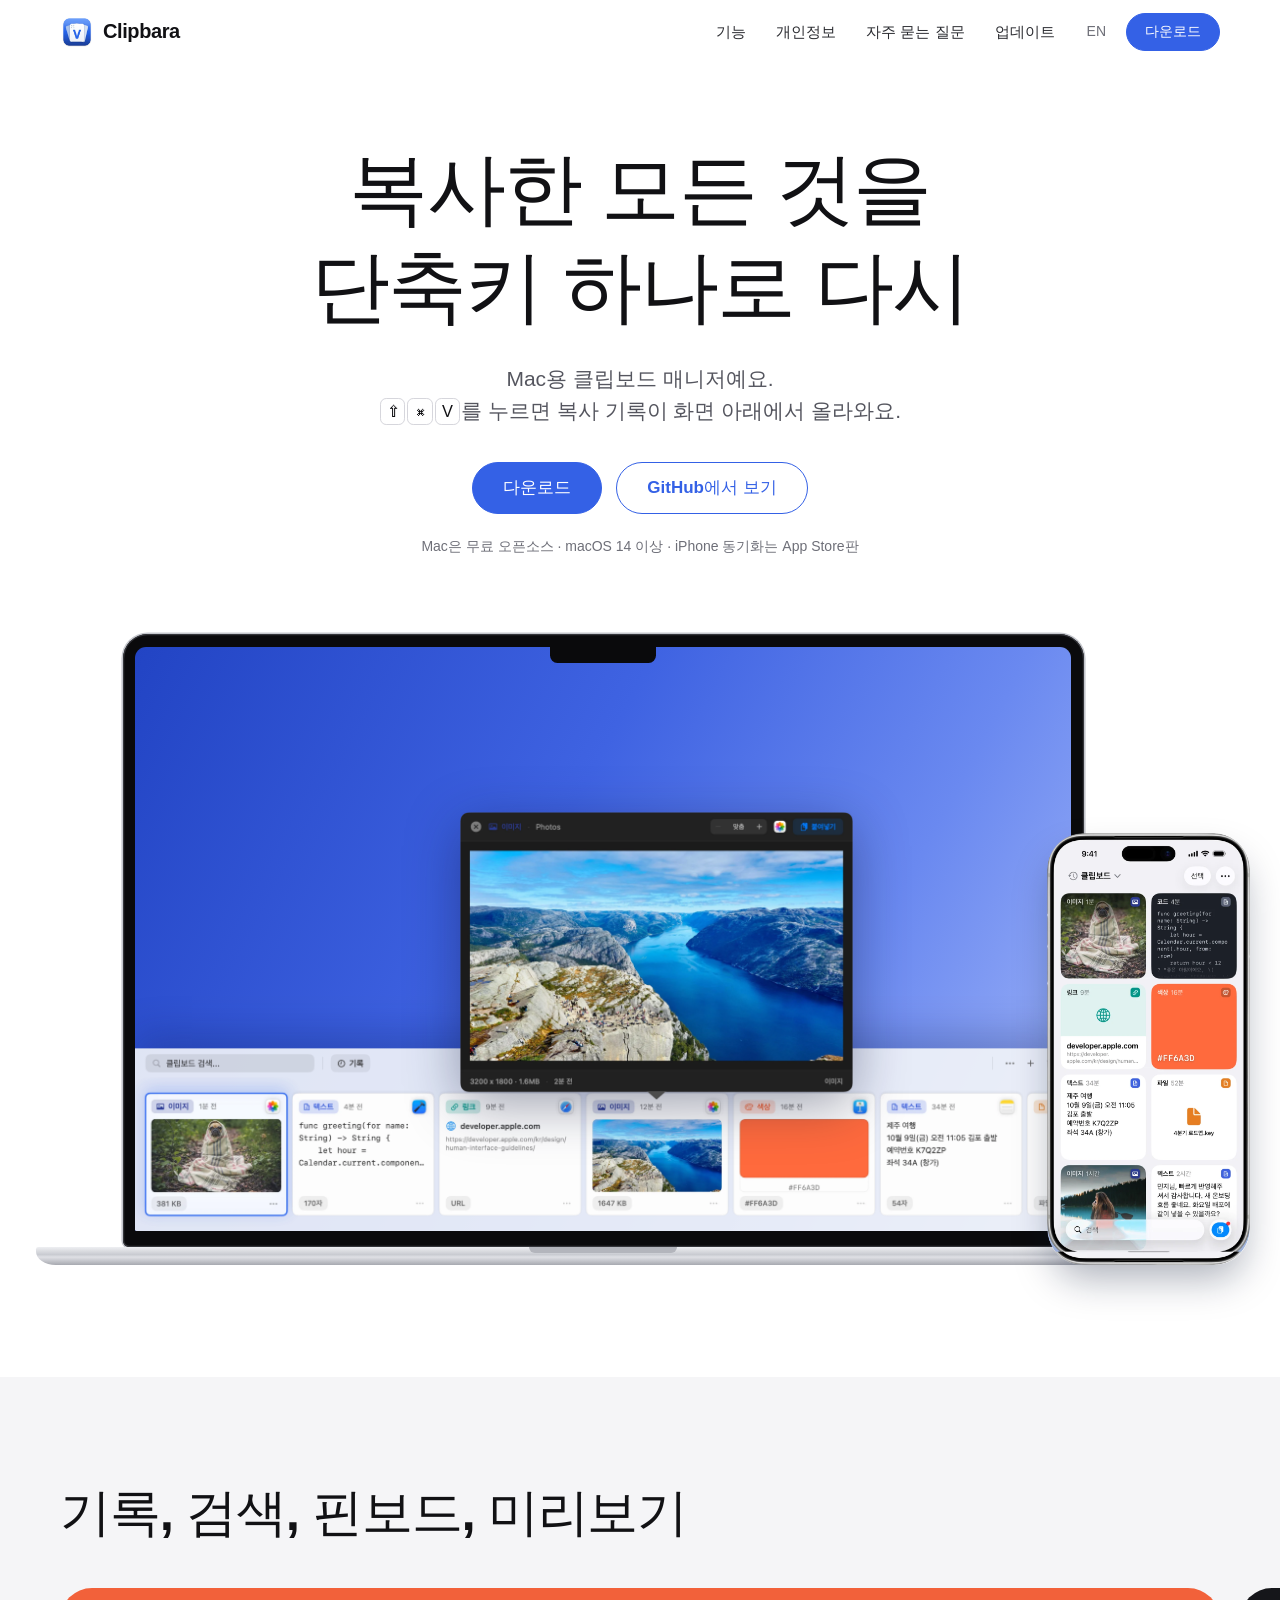
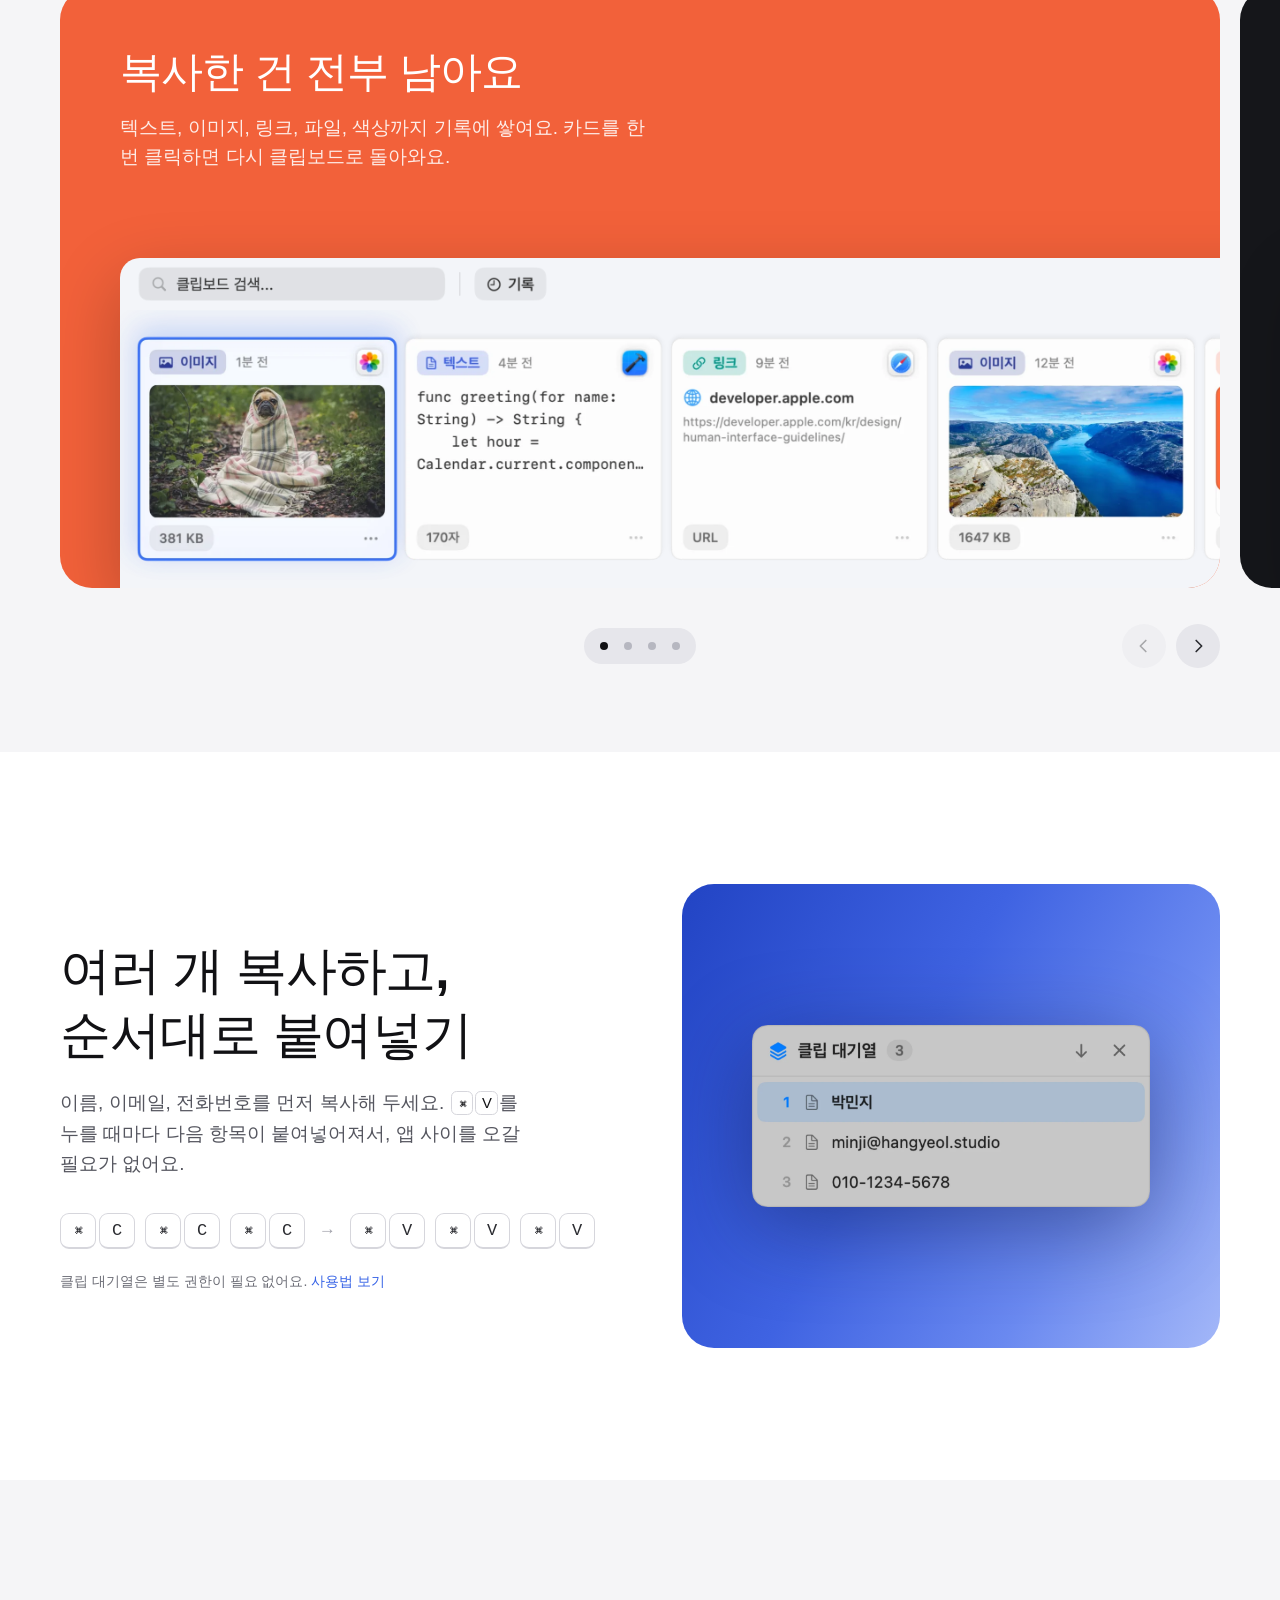
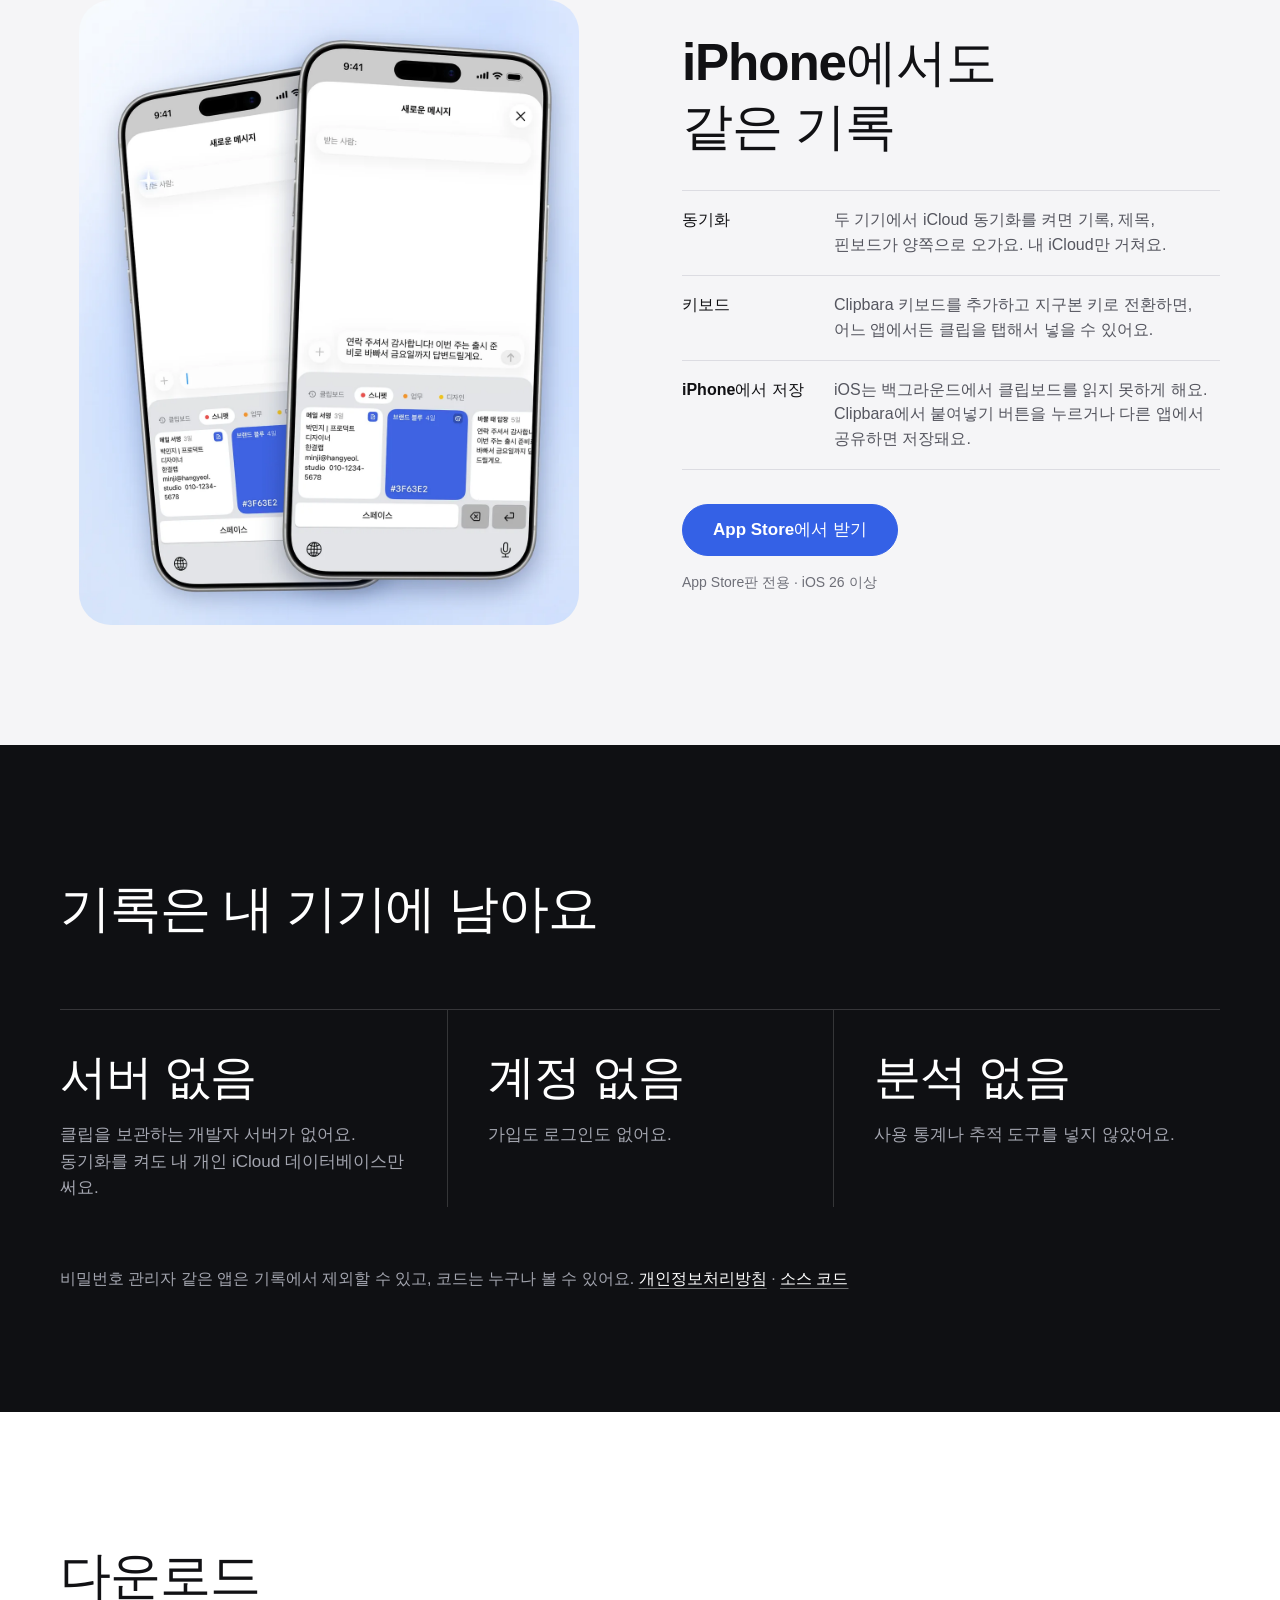
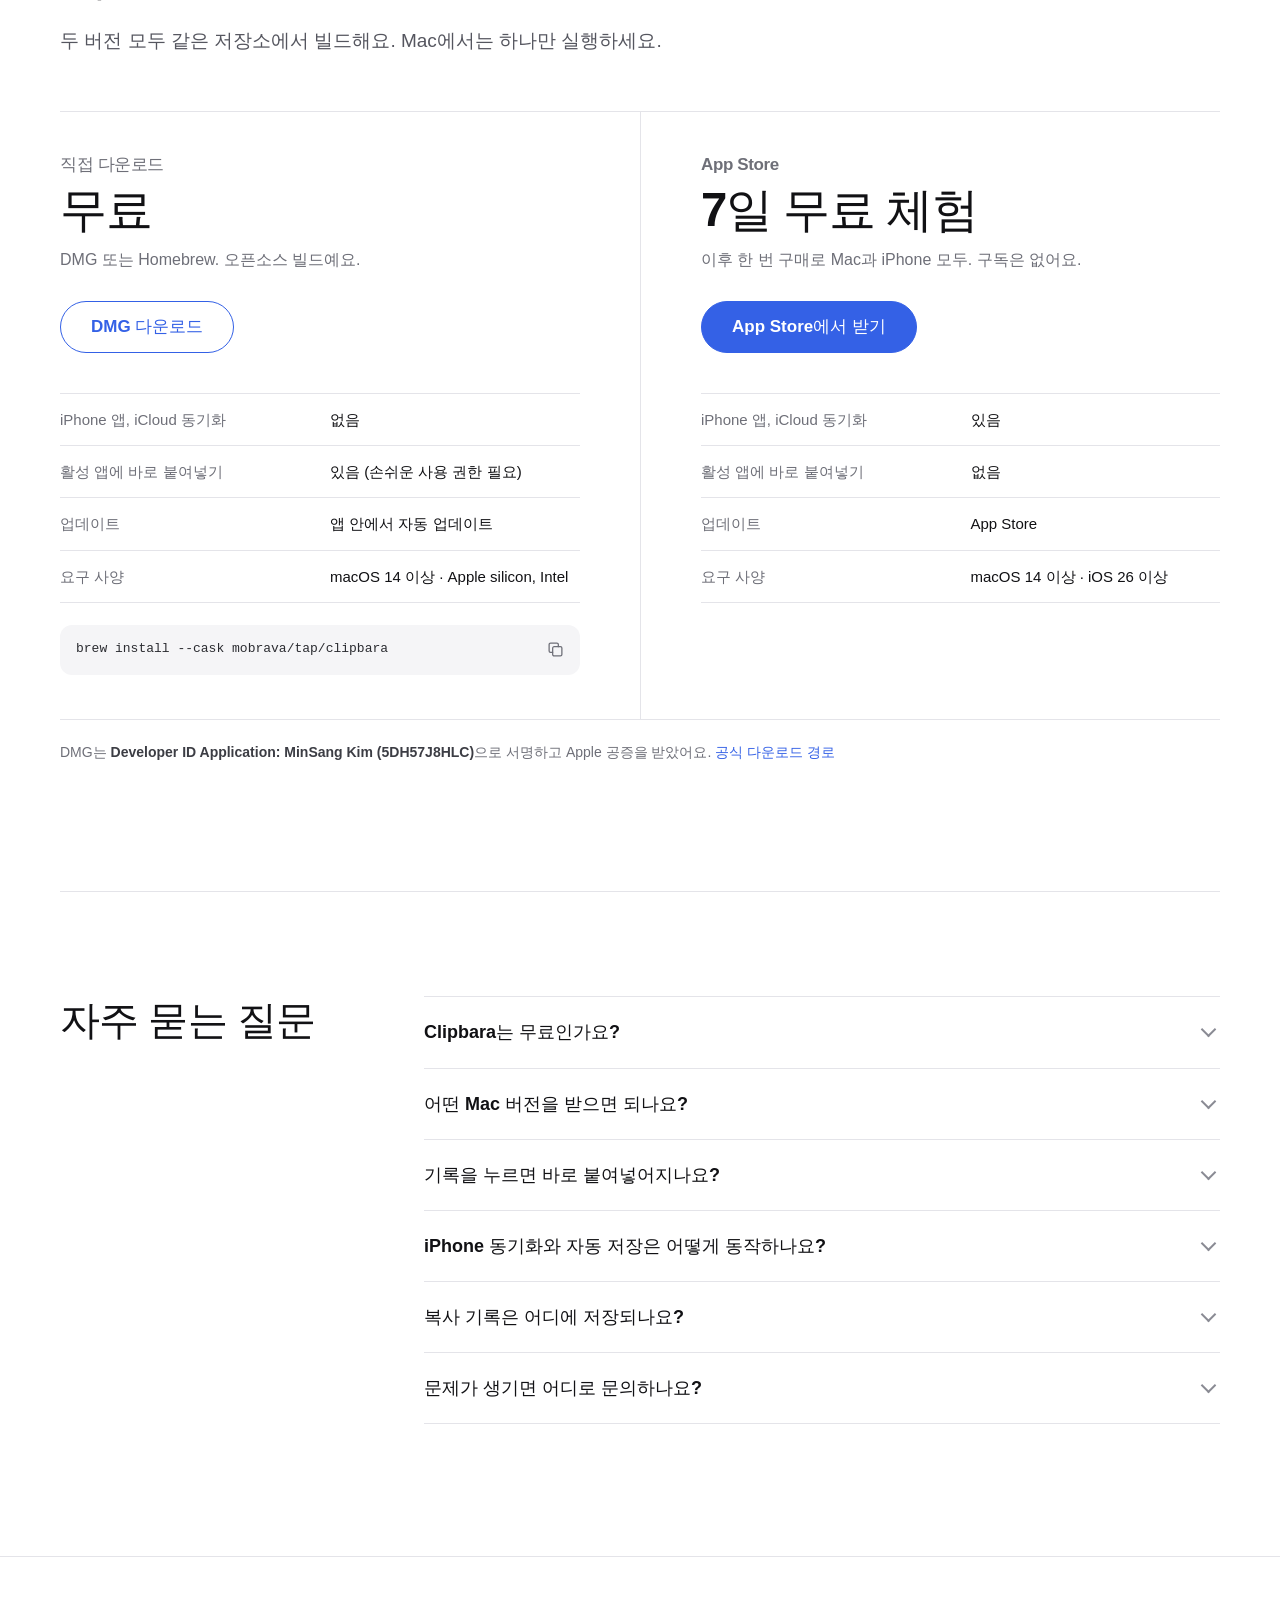
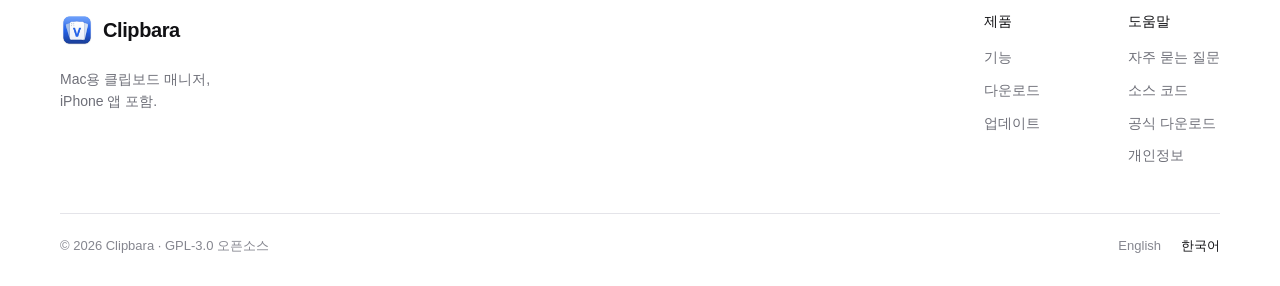
==== commit a1fc18f0: "iPhone 동기화와 클립보드 수집 안내 구분" ====
--- a/docs/ko/index.html
+++ b/docs/ko/index.html
@@ -21,5 +21,5 @@
 <p class="signed">DMG는 <strong>Developer ID Application: MinSang Kim (5DH57J8HLC)</strong>으로 서명하고 Apple 공증을 받았어요. <a href="./security.html">공식 다운로드 경로</a></p>
 </div></section><section class="faq" id="faq" aria-labelledby="faq-heading"><div class="wrap">
 <h2 id="faq-heading">자주 묻는 질문</h2>
-<div class="faq-list"><details class="faq-item"><summary>Clipbara는 무료인가요?</summary><p>Mac용 DMG와 Homebrew판은 무료 오픈소스예요. App Store판은 7일 무료 체험 후 한 번 구매하면 Mac과 iPhone에서 사용할 수 있어요. 구독은 없어요.</p></details><details class="faq-item"><summary>어떤 Mac 버전을 받으면 되나요?</summary><p>iCloud 동기화와 iPhone 앱이 필요하면 App Store판을, Mac에서 로컬 기록과 선택적인 바로 붙여넣기를 쓰려면 무료 DMG나 Homebrew판을 받으세요. 두 버전의 기록은 따로 저장돼요. 설정 → 일반 → 백업에서 내보내기와 가져오기로 옮길 수 있어요.</p></details><details class="faq-item"><summary>기록을 누르면 바로 붙여넣어지나요?</summary><p>기본 동작은 선택한 내용을 클립보드에 넣고 패널을 닫는 거예요. 사용하던 앱에서 ⌘V를 누르면 붙여넣어져요. DMG판에서는 설정 → 붙여넣기에서 활성 앱에 붙여넣기를 켜고 손쉬운 사용 권한을 주면 이 단계도 자동으로 해줘요. App Store판에는 바로 붙여넣기가 없어요.</p></details><details class="faq-item"><summary>iPhone에서도 복사한 것을 모두 자동으로 저장하나요?</summary><p>아니요. iOS에서는 백그라운드 클립보드 감시가 허용되지 않아요. 붙여넣기 버튼, 다른 앱의 공유 메뉴, 앱을 열 때 저장하는 옵션으로 내용을 추가해요. iCloud 동기화를 켜면 Mac에서 복사한 지원 항목도 볼 수 있어요. 복사한 파일은 동기화되지 않아요.</p></details><details class="faq-item"><summary>복사 기록은 어디에 저장되나요?</summary><p>Mac에 로컬로 저장돼요. App Store판에서 동기화를 켜면 개인 iCloud 데이터베이스를 사용해요. Clipbara는 클립을 보관하는 개발자 서버나 분석 도구를 사용하지 않아요. 설정에서 앱 제외, 보관 기간, 기록 삭제를 관리할 수 있어요.</p></details><details class="faq-item"><summary>문제가 생기면 어디로 문의하나요?</summary><p>공식 GitHub 저장소 mobrava/Clipbara에 이슈를 남겨 주세요. macOS나 iOS 버전, Clipbara 버전, App Store판인지 DMG판인지를 알려주시면 확인에 도움이 돼요. 비밀번호나 개인적인 복사 내용은 올리지 마세요.</p></details></div>
+<div class="faq-list"><details class="faq-item"><summary>Clipbara는 무료인가요?</summary><p>Mac용 DMG와 Homebrew판은 무료 오픈소스예요. App Store판은 7일 무료 체험 후 한 번 구매하면 Mac과 iPhone에서 사용할 수 있어요. 구독은 없어요.</p></details><details class="faq-item"><summary>어떤 Mac 버전을 받으면 되나요?</summary><p>iCloud 동기화와 iPhone 앱이 필요하면 App Store판을, Mac에서 로컬 기록과 선택적인 바로 붙여넣기를 쓰려면 무료 DMG나 Homebrew판을 받으세요. 두 버전의 기록은 따로 저장돼요. 설정 → 일반 → 백업에서 내보내기와 가져오기로 옮길 수 있어요.</p></details><details class="faq-item"><summary>기록을 누르면 바로 붙여넣어지나요?</summary><p>기본 동작은 선택한 내용을 클립보드에 넣고 패널을 닫는 거예요. 사용하던 앱에서 ⌘V를 누르면 붙여넣어져요. DMG판에서는 설정 → 붙여넣기에서 활성 앱에 붙여넣기를 켜고 손쉬운 사용 권한을 주면 이 단계도 자동으로 해줘요. App Store판에는 바로 붙여넣기가 없어요.</p></details><details class="faq-item"><summary>iPhone 동기화와 자동 저장은 어떻게 동작하나요?</summary><p>Mac과 iPhone 간 동기화는 지원해요. App Store판에서 iCloud 동기화를 켜면 저장한 텍스트·링크·이미지를 함께 볼 수 있어요. 다만 iPhone의 새 복사 내용은 붙여넣기·공유 또는 ‘앱을 열 때 저장’ 기능으로 기록에 추가해요. 앱을 닫아 둔 상태에서 다른 앱의 복사 내용을 계속 수집하는 기능은 아니에요. 이미지는 동기화 설정과 용량 제한에 따라 전송되며, PDF 같은 문서의 파일 항목 자체는 동기화되지 않아요.</p></details><details class="faq-item"><summary>복사 기록은 어디에 저장되나요?</summary><p>Mac에 로컬로 저장돼요. App Store판에서 동기화를 켜면 개인 iCloud 데이터베이스를 사용해요. Clipbara는 클립을 보관하는 개발자 서버나 분석 도구를 사용하지 않아요. 설정에서 앱 제외, 보관 기간, 기록 삭제를 관리할 수 있어요.</p></details><details class="faq-item"><summary>문제가 생기면 어디로 문의하나요?</summary><p>공식 GitHub 저장소 mobrava/Clipbara에 이슈를 남겨 주세요. macOS나 iOS 버전, Clipbara 버전, App Store판인지 DMG판인지를 알려주시면 확인에 도움이 돼요. 비밀번호나 개인적인 복사 내용은 올리지 마세요.</p></details></div>
 </div></section></main><footer class="site-footer"><div class="wrap"><div class="footer-top"><div class="footer-brand"><a class="brand" href="./"><img src="../site-assets/icon.webp" width="36" height="36" alt="">Clipbara</a><p>Mac용 클립보드 매니저,<br>iPhone 앱 포함.</p></div><div class="footer-groups"><div class="footer-links"><h3>제품</h3><a href="./#features">기능</a><a href="./#download">다운로드</a><a href="https://github.com/mobrava/Clipbara/releases">업데이트</a></div><div class="footer-links"><h3>도움말</h3><a href="./#faq">자주 묻는 질문</a><a href="https://github.com/mobrava/Clipbara">소스 코드</a><a href="./security.html">공식 다운로드</a><a href="../privacy.html">개인정보</a></div></div></div><div class="footer-bottom"><span>© 2026 Clipbara · GPL-3.0 오픈소스</span><nav class="locale-links" aria-label="언어"><a href="../" lang="en" >English</a><a href="./" lang="ko" aria-current="page">한국어</a></nav></div></div></footer></body></html>
